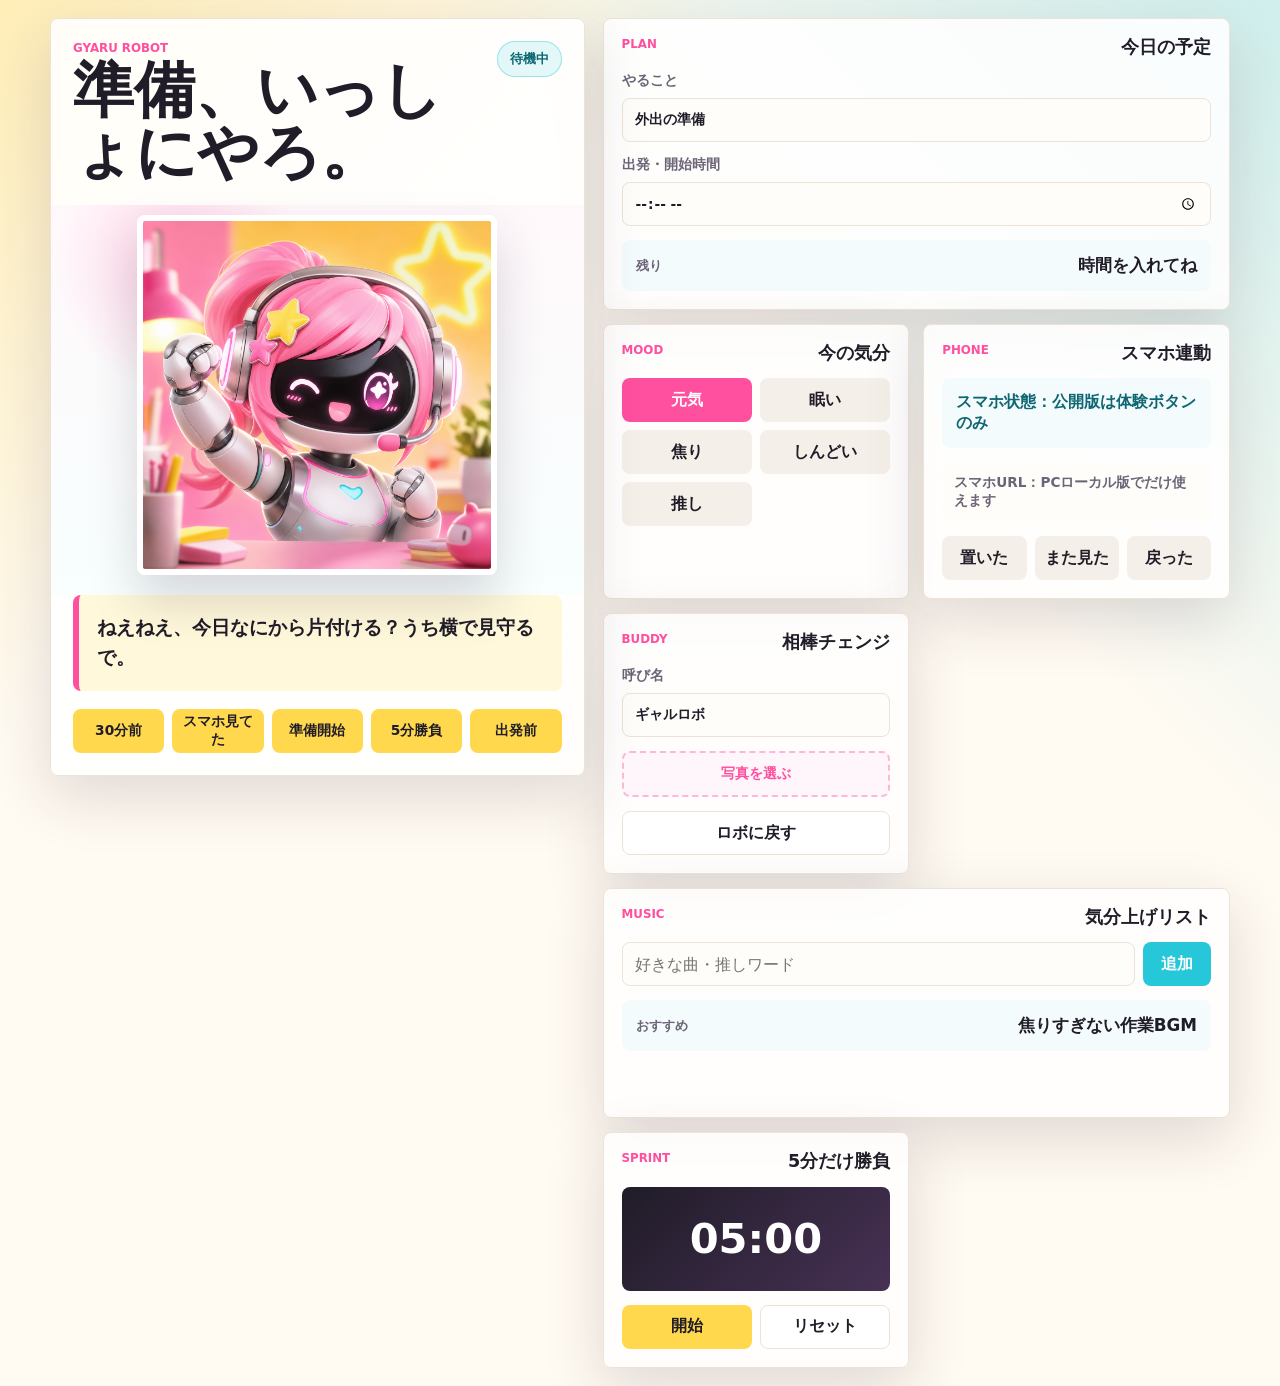
==== index.html @ 9fb67f47 "Publish gyaru robot support app" ====
<!doctype html>
<html lang="ja">
  <head>
    <meta charset="UTF-8" />
    <meta name="viewport" content="width=device-width, initial-scale=1.0" />
    <title>ギャルロボ準備サポート</title>
    <link rel="stylesheet" href="style.css" />
  </head>
  <body>
    <main class="app">
      <section class="companion-panel" aria-label="相棒エリア">
        <div class="top-strip">
          <div>
            <p class="eyebrow">Gyaru Robot</p>
            <h1>準備、いっしょにやろ。</h1>
          </div>
          <span class="status-pill" id="statusPill">待機中</span>
        </div>

        <div class="companion-stage">
          <img id="companionImage" src="assets/gyaru-robot.png" alt="ギャル系AIロボット" />
        </div>

        <div class="talk-box" aria-live="polite">
          <p id="talkText">ねえねえ、今日なにから片付ける？うち横で見守るで。</p>
        </div>

        <div class="quick-actions" aria-label="すぐ使うボタン">
          <button type="button" data-event="before">30分前</button>
          <button type="button" data-event="phone">スマホ見てた</button>
          <button type="button" data-event="start">準備開始</button>
          <button type="button" data-event="race">5分勝負</button>
          <button type="button" data-event="go">出発前</button>
        </div>
      </section>

      <section class="control-panel" aria-label="設定エリア">
        <div class="tool-block plan-block">
          <div class="section-heading">
            <p class="eyebrow">Plan</p>
            <h2>今日の予定</h2>
          </div>
          <label>
            やること
            <input id="taskInput" type="text" value="外出の準備" />
          </label>
          <label>
            出発・開始時間
            <input id="timeInput" type="time" />
          </label>
          <div class="countdown-box">
            <span>残り</span>
            <strong id="countdownText">時間を入れてね</strong>
          </div>
        </div>

        <div class="tool-block">
          <div class="section-heading">
            <p class="eyebrow">Mood</p>
            <h2>今の気分</h2>
          </div>
          <div class="mood-grid" id="moodGrid">
            <button type="button" class="active" data-mood="bright">元気</button>
            <button type="button" data-mood="sleepy">眠い</button>
            <button type="button" data-mood="panic">焦り</button>
            <button type="button" data-mood="low">しんどい</button>
            <button type="button" data-mood="oshi">推し</button>
          </div>
        </div>

        <div class="tool-block phone-block">
          <div class="section-heading">
            <p class="eyebrow">Phone</p>
            <h2>スマホ連動</h2>
          </div>
          <div class="phone-status" id="phoneStatus">スマホ状態：未連動</div>
          <div class="phone-url" id="phoneUrl">スマホURL：サーバー起動で表示</div>
          <div class="phone-actions">
            <button type="button" data-phone="down">置いた</button>
            <button type="button" data-phone="scroll">また見た</button>
            <button type="button" data-phone="back">戻った</button>
          </div>
        </div>

        <div class="tool-block">
          <div class="section-heading">
            <p class="eyebrow">Buddy</p>
            <h2>相棒チェンジ</h2>
          </div>
          <label>
            呼び名
            <input id="buddyName" type="text" value="ギャルロボ" />
          </label>
          <label class="file-picker">
            <span>写真を選ぶ</span>
            <input id="photoInput" type="file" accept="image/*" />
          </label>
          <button type="button" class="ghost-button" id="resetPhoto">ロボに戻す</button>
        </div>

        <div class="tool-block music-block">
          <div class="section-heading">
            <p class="eyebrow">Music</p>
            <h2>気分上げリスト</h2>
          </div>
          <div class="add-row">
            <input id="musicInput" type="text" placeholder="好きな曲・推しワード" />
            <button type="button" id="addMusic">追加</button>
          </div>
          <div class="music-suggestion">
            <span>おすすめ</span>
            <strong id="musicPick">平成ギャルっぽい元気曲</strong>
          </div>
          <ul id="musicList"></ul>
        </div>

        <div class="tool-block timer-block">
          <div class="section-heading">
            <p class="eyebrow">Sprint</p>
            <h2>5分だけ勝負</h2>
          </div>
          <div class="timer-face" id="timerFace">05:00</div>
          <div class="timer-actions">
            <button type="button" id="startTimer">開始</button>
            <button type="button" class="ghost-button" id="resetTimer">リセット</button>
          </div>
        </div>
      </section>
    </main>

    <script src="script.js"></script>
  </body>
</html>
---- style.css ----
:root {
  --ink: #201c28;
  --muted: #6d6478;
  --paper: #fffaf2;
  --panel: #ffffff;
  --pink: #ff4f9f;
  --yellow: #ffd84d;
  --cyan: #25c7d9;
  --lime: #9be15d;
  --line: #ece3d6;
  --shadow: 0 20px 60px rgba(53, 37, 59, 0.16);
}

* {
  box-sizing: border-box;
}

body {
  margin: 0;
  min-height: 100vh;
  font-family: "Yu Gothic", "Meiryo", system-ui, sans-serif;
  color: var(--ink);
  background:
    linear-gradient(135deg, rgba(255, 216, 77, 0.36), transparent 28%),
    linear-gradient(225deg, rgba(37, 199, 217, 0.22), transparent 32%),
    var(--paper);
}

button,
input {
  font: inherit;
}

button {
  min-height: 44px;
  border: 0;
  border-radius: 8px;
  color: var(--ink);
  background: var(--yellow);
  cursor: pointer;
  font-weight: 800;
  transition:
    transform 160ms ease,
    box-shadow 160ms ease,
    background 160ms ease;
}

button:hover {
  transform: translateY(-1px);
  box-shadow: 0 10px 20px rgba(51, 33, 43, 0.12);
}

button:active {
  transform: translateY(0);
}

input {
  width: 100%;
  min-height: 44px;
  border: 1px solid var(--line);
  border-radius: 8px;
  padding: 0 12px;
  color: var(--ink);
  background: #fffdfa;
}

label {
  display: grid;
  gap: 8px;
  color: var(--muted);
  font-size: 0.86rem;
  font-weight: 700;
}

.app {
  display: grid;
  grid-template-columns: minmax(320px, 0.92fr) minmax(360px, 1.08fr);
  gap: 18px;
  width: min(1180px, calc(100% - 28px));
  margin: 0 auto;
  padding: 18px 0;
}

.companion-panel,
.tool-block {
  border: 1px solid var(--line);
  border-radius: 8px;
  background: rgba(255, 255, 255, 0.88);
  box-shadow: var(--shadow);
}

.companion-panel {
  position: sticky;
  top: 18px;
  align-self: start;
  overflow: hidden;
}

.top-strip {
  display: flex;
  align-items: flex-start;
  justify-content: space-between;
  gap: 14px;
  padding: 22px;
}

.eyebrow {
  margin: 0 0 4px;
  color: var(--pink);
  font-size: 0.74rem;
  font-weight: 900;
  letter-spacing: 0;
  text-transform: uppercase;
}

h1,
h2,
p {
  margin-top: 0;
}

h1 {
  margin-bottom: 0;
  font-size: clamp(1.9rem, 5vw, 3.8rem);
  line-height: 1.02;
}

h2 {
  margin-bottom: 0;
  font-size: 1.1rem;
  line-height: 1.2;
}

.status-pill {
  flex: 0 0 auto;
  border: 1px solid rgba(37, 199, 217, 0.4);
  border-radius: 999px;
  padding: 8px 12px;
  color: #0e6773;
  background: rgba(37, 199, 217, 0.12);
  font-size: 0.82rem;
  font-weight: 900;
}

.companion-stage {
  display: grid;
  place-items: center;
  min-height: 360px;
  padding: 10px 28px 20px;
  background:
    radial-gradient(circle at 24% 16%, rgba(255, 79, 159, 0.22), transparent 24%),
    linear-gradient(180deg, #fff8fb, #f8fffe);
}

.companion-stage img {
  width: min(100%, 360px);
  aspect-ratio: 1;
  object-fit: cover;
  border: 6px solid #fff;
  border-radius: 8px;
  box-shadow: 0 24px 50px rgba(48, 31, 53, 0.18);
  transform-origin: 50% 85%;
  animation: buddyFloat 3.4s ease-in-out infinite;
  will-change: transform;
}

.companion-stage img.is-talking:not(.is-sprinting) {
  animation: buddyPop 760ms ease;
}

.companion-stage img.is-sprinting {
  animation: buddyDance 640ms ease-in-out infinite;
}

.companion-stage img.is-phone-alert:not(.is-sprinting) {
  animation: buddyWiggle 520ms ease-in-out 2;
}

.talk-box {
  margin: 0 22px 18px;
  border-left: 6px solid var(--pink);
  border-radius: 8px;
  padding: 18px;
  background: #fff8da;
}

.talk-box p {
  margin: 0;
  font-size: 1.2rem;
  font-weight: 900;
  line-height: 1.55;
}

.quick-actions {
  display: grid;
  grid-template-columns: repeat(5, minmax(0, 1fr));
  gap: 8px;
  padding: 0 22px 22px;
}

.quick-actions button {
  min-width: 0;
  padding: 0 8px;
  font-size: 0.86rem;
}

.control-panel {
  display: grid;
  grid-template-columns: repeat(2, minmax(0, 1fr));
  gap: 14px;
}

.tool-block {
  display: grid;
  align-content: start;
  gap: 14px;
  padding: 18px;
}

.section-heading {
  display: flex;
  align-items: flex-start;
  justify-content: space-between;
  gap: 10px;
}

.plan-block,
.music-block {
  grid-column: span 2;
}

.countdown-box,
.music-suggestion {
  display: flex;
  align-items: center;
  justify-content: space-between;
  gap: 12px;
  border-radius: 8px;
  padding: 14px;
  background: #f4fbfc;
}

.countdown-box span,
.music-suggestion span {
  color: var(--muted);
  font-size: 0.84rem;
  font-weight: 800;
}

.countdown-box strong,
.music-suggestion strong {
  text-align: right;
  font-size: 1.05rem;
}

.mood-grid {
  display: grid;
  grid-template-columns: repeat(2, minmax(0, 1fr));
  gap: 8px;
}

.mood-grid button {
  background: #f4f0e9;
}

.mood-grid button.active {
  color: #ffffff;
  background: var(--pink);
}

.phone-status {
  border-radius: 8px;
  padding: 14px;
  color: #0e6773;
  background: #f4fbfc;
  font-weight: 900;
}

.phone-url {
  overflow-wrap: anywhere;
  border-radius: 8px;
  padding: 12px;
  color: var(--muted);
  background: #fffdfa;
  font-size: 0.85rem;
  font-weight: 800;
}

.phone-actions {
  display: grid;
  grid-template-columns: repeat(3, minmax(0, 1fr));
  gap: 8px;
}

.phone-actions button {
  min-width: 0;
  padding: 0 8px;
  background: #f4f0e9;
}

.file-picker {
  position: relative;
  display: grid;
  place-items: center;
  min-height: 46px;
  border: 2px dashed rgba(255, 79, 159, 0.38);
  border-radius: 8px;
  color: var(--pink);
  background: #fff6fb;
  cursor: pointer;
}

.file-picker input {
  position: absolute;
  inset: 0;
  opacity: 0;
  cursor: pointer;
}

.ghost-button {
  border: 1px solid var(--line);
  background: #ffffff;
}

.add-row {
  display: grid;
  grid-template-columns: 1fr auto;
  gap: 8px;
}

.add-row button {
  padding: 0 18px;
  background: var(--cyan);
  color: #ffffff;
}

#musicList {
  display: flex;
  flex-wrap: wrap;
  gap: 8px;
  min-height: 34px;
  margin: 0;
  padding: 0;
  list-style: none;
}

#musicList li {
  border-radius: 999px;
  padding: 8px 12px;
  color: #4b4052;
  background: #f6f0e6;
  font-size: 0.88rem;
  font-weight: 800;
}

.timer-face {
  display: grid;
  place-items: center;
  min-height: 104px;
  border-radius: 8px;
  color: #ffffff;
  background: linear-gradient(135deg, #201c28, #473154);
  font-size: 2.6rem;
  font-weight: 900;
}

.timer-face.is-running {
  animation: timerPulse 900ms ease-in-out infinite;
}

.timer-actions {
  display: grid;
  grid-template-columns: 1fr 1fr;
  gap: 8px;
}

.remote-page {
  display: grid;
  place-items: center;
  padding: 16px;
}

.remote-card {
  display: grid;
  gap: 16px;
  width: min(100%, 460px);
  border: 1px solid var(--line);
  border-radius: 8px;
  padding: 22px;
  background: rgba(255, 255, 255, 0.92);
  box-shadow: var(--shadow);
}

.remote-card h1 {
  font-size: 2.2rem;
}

.remote-status {
  margin: 0;
  border-radius: 8px;
  padding: 14px;
  color: #0e6773;
  background: #f4fbfc;
  font-weight: 900;
}

.remote-actions {
  display: grid;
  gap: 10px;
}

.remote-actions button {
  min-height: 64px;
  font-size: 1.08rem;
}

@media (max-width: 900px) {
  .app {
    grid-template-columns: 1fr;
  }

  .companion-panel {
    position: static;
  }
}

@media (max-width: 620px) {
  .app {
    width: min(100% - 18px, 1180px);
    padding: 9px 0;
  }

  .top-strip,
  .section-heading,
  .countdown-box,
  .music-suggestion {
    flex-direction: column;
    align-items: stretch;
  }

  .companion-stage {
    min-height: 280px;
    padding: 8px 16px 18px;
  }

  .quick-actions,
  .control-panel,
  .mood-grid,
  .phone-actions {
    grid-template-columns: 1fr;
  }

  .plan-block,
  .music-block {
    grid-column: span 1;
  }

  .talk-box p {
    font-size: 1.04rem;
  }
}

@keyframes buddyFloat {
  0%,
  100% {
    transform: translateY(0) rotate(-1deg);
  }

  50% {
    transform: translateY(-12px) rotate(1deg);
  }
}

@keyframes buddyPop {
  0%,
  100% {
    transform: translateY(0) scale(1);
  }

  35% {
    transform: translateY(-22px) scale(1.04) rotate(-2deg);
  }

  70% {
    transform: translateY(4px) scale(0.98) rotate(2deg);
  }
}

@keyframes buddyDance {
  0%,
  100% {
    transform: translateX(0) translateY(0) rotate(-3deg);
  }

  25% {
    transform: translateX(14px) translateY(-12px) rotate(4deg);
  }

  50% {
    transform: translateX(0) translateY(-4px) rotate(0deg);
  }

  75% {
    transform: translateX(-14px) translateY(-12px) rotate(-4deg);
  }
}

@keyframes buddyWiggle {
  0%,
  100% {
    transform: translateX(0) rotate(0deg);
  }

  25% {
    transform: translateX(-10px) rotate(-4deg);
  }

  75% {
    transform: translateX(10px) rotate(4deg);
  }
}

@keyframes timerPulse {
  0%,
  100% {
    box-shadow: inset 0 0 0 rgba(255, 216, 77, 0);
  }

  50% {
    box-shadow: inset 0 0 24px rgba(255, 216, 77, 0.28);
  }
}

@media (prefers-reduced-motion: reduce) {
  .companion-stage img,
  .timer-face.is-running {
    animation: none;
  }
}
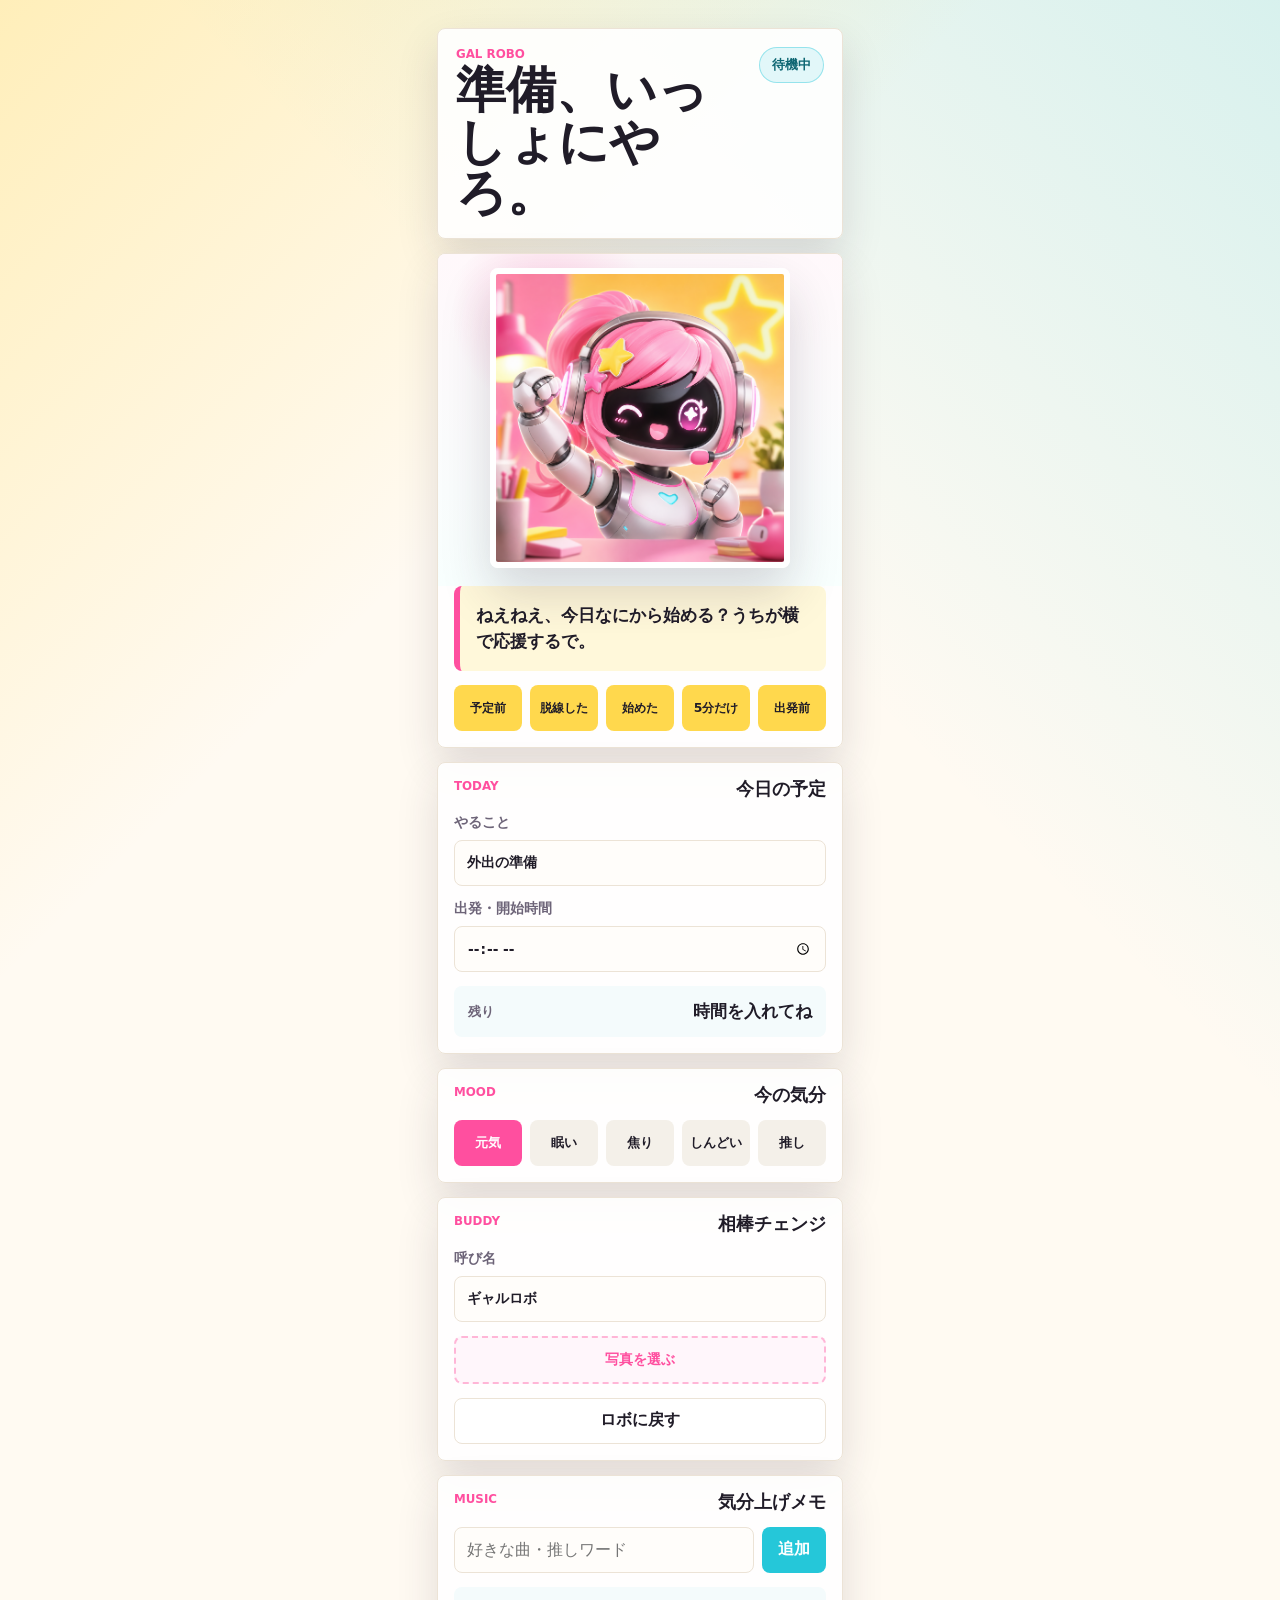
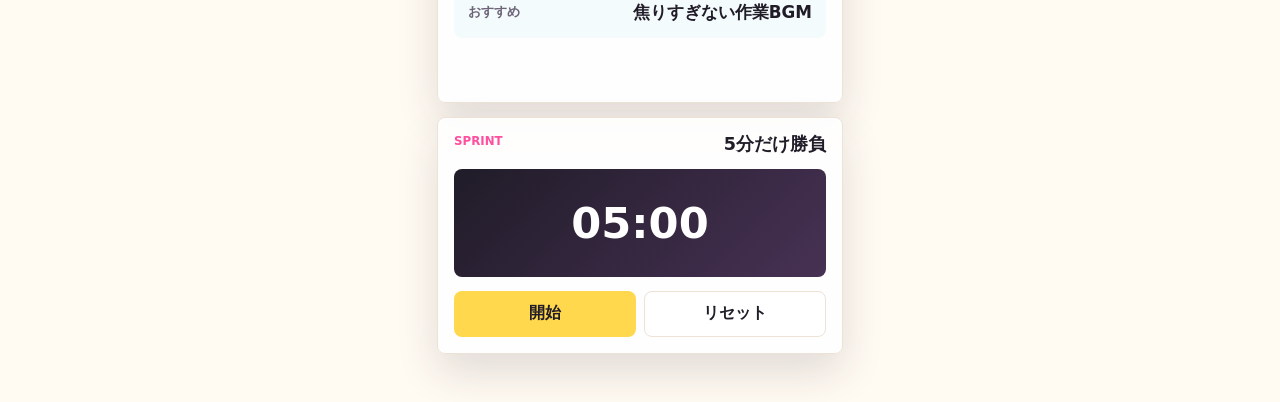
==== commit 9b6a3c29: "Publish gyaru robot support app" ====
--- a/index.html
+++ b/index.html
@@ -3,127 +3,111 @@
   <head>
     <meta charset="UTF-8" />
     <meta name="viewport" content="width=device-width, initial-scale=1.0" />
+    <meta name="theme-color" content="#ff4f9f" />
     <title>ギャルロボ準備サポート</title>
+    <link rel="manifest" href="manifest.json" />
     <link rel="stylesheet" href="style.css" />
   </head>
   <body>
-    <main class="app">
-      <section class="companion-panel" aria-label="相棒エリア">
-        <div class="top-strip">
-          <div>
-            <p class="eyebrow">Gyaru Robot</p>
-            <h1>準備、いっしょにやろ。</h1>
-          </div>
-          <span class="status-pill" id="statusPill">待機中</span>
+    <main class="app-shell" aria-label="ギャルロボ準備サポート">
+      <header class="app-header">
+        <div>
+          <p class="eyebrow">Gal Robo</p>
+          <h1>準備、いっしょにやろ。</h1>
         </div>
+        <span class="status-pill" id="statusPill">待機中</span>
+      </header>
 
-        <div class="companion-stage">
+      <section class="robot-card" aria-label="ギャルロボ">
+        <div class="robot-stage">
           <img id="companionImage" src="assets/gyaru-robot.png" alt="ギャル系AIロボット" />
         </div>
-
         <div class="talk-box" aria-live="polite">
-          <p id="talkText">ねえねえ、今日なにから片付ける？うち横で見守るで。</p>
+          <p id="talkText">ねえねえ、今日なにから始める？うちが横で応援するで。</p>
         </div>
-
-        <div class="quick-actions" aria-label="すぐ使うボタン">
-          <button type="button" data-event="before">30分前</button>
-          <button type="button" data-event="phone">スマホ見てた</button>
-          <button type="button" data-event="start">準備開始</button>
-          <button type="button" data-event="race">5分勝負</button>
+        <div class="quick-actions" aria-label="声かけ">
+          <button type="button" data-event="before">予定前</button>
+          <button type="button" data-event="drift">脱線した</button>
+          <button type="button" data-event="start">始めた</button>
+          <button type="button" data-event="race">5分だけ</button>
           <button type="button" data-event="go">出発前</button>
         </div>
       </section>
 
-      <section class="control-panel" aria-label="設定エリア">
-        <div class="tool-block plan-block">
-          <div class="section-heading">
-            <p class="eyebrow">Plan</p>
-            <h2>今日の予定</h2>
-          </div>
-          <label>
-            やること
-            <input id="taskInput" type="text" value="外出の準備" />
-          </label>
-          <label>
-            出発・開始時間
-            <input id="timeInput" type="time" />
-          </label>
-          <div class="countdown-box">
-            <span>残り</span>
-            <strong id="countdownText">時間を入れてね</strong>
-          </div>
+      <section class="tool-card plan-card" aria-label="予定">
+        <div class="section-heading">
+          <p class="eyebrow">Today</p>
+          <h2>今日の予定</h2>
         </div>
+        <label>
+          やること
+          <input id="taskInput" type="text" value="外出の準備" />
+        </label>
+        <label>
+          出発・開始時間
+          <input id="timeInput" type="time" />
+        </label>
+        <div class="countdown-box">
+          <span>残り</span>
+          <strong id="countdownText">時間を入れてね</strong>
+        </div>
+      </section>
 
-        <div class="tool-block">
-          <div class="section-heading">
-            <p class="eyebrow">Mood</p>
-            <h2>今の気分</h2>
-          </div>
-          <div class="mood-grid" id="moodGrid">
-            <button type="button" class="active" data-mood="bright">元気</button>
-            <button type="button" data-mood="sleepy">眠い</button>
-            <button type="button" data-mood="panic">焦り</button>
-            <button type="button" data-mood="low">しんどい</button>
-            <button type="button" data-mood="oshi">推し</button>
-          </div>
+      <section class="tool-card" aria-label="気分">
+        <div class="section-heading">
+          <p class="eyebrow">Mood</p>
+          <h2>今の気分</h2>
         </div>
+        <div class="mood-grid" id="moodGrid">
+          <button type="button" class="active" data-mood="bright">元気</button>
+          <button type="button" data-mood="sleepy">眠い</button>
+          <button type="button" data-mood="panic">焦り</button>
+          <button type="button" data-mood="low">しんどい</button>
+          <button type="button" data-mood="oshi">推し</button>
+        </div>
+      </section>
 
-        <div class="tool-block phone-block">
-          <div class="section-heading">
-            <p class="eyebrow">Phone</p>
-            <h2>スマホ連動</h2>
-          </div>
-          <div class="phone-status" id="phoneStatus">スマホ状態：未連動</div>
-          <div class="phone-url" id="phoneUrl">スマホURL：サーバー起動で表示</div>
-          <div class="phone-actions">
-            <button type="button" data-phone="down">置いた</button>
-            <button type="button" data-phone="scroll">また見た</button>
-            <button type="button" data-phone="back">戻った</button>
-          </div>
+      <section class="tool-card buddy-card" aria-label="相棒">
+        <div class="section-heading">
+          <p class="eyebrow">Buddy</p>
+          <h2>相棒チェンジ</h2>
         </div>
+        <label>
+          呼び名
+          <input id="buddyName" type="text" value="ギャルロボ" />
+        </label>
+        <label class="file-picker">
+          <span>写真を選ぶ</span>
+          <input id="photoInput" type="file" accept="image/*" />
+        </label>
+        <button type="button" class="ghost-button" id="resetPhoto">ロボに戻す</button>
+      </section>
 
-        <div class="tool-block">
-          <div class="section-heading">
-            <p class="eyebrow">Buddy</p>
-            <h2>相棒チェンジ</h2>
-          </div>
-          <label>
-            呼び名
-            <input id="buddyName" type="text" value="ギャルロボ" />
-          </label>
-          <label class="file-picker">
-            <span>写真を選ぶ</span>
-            <input id="photoInput" type="file" accept="image/*" />
-          </label>
-          <button type="button" class="ghost-button" id="resetPhoto">ロボに戻す</button>
+      <section class="tool-card music-card" aria-label="音楽メモ">
+        <div class="section-heading">
+          <p class="eyebrow">Music</p>
+          <h2>気分上げメモ</h2>
         </div>
+        <div class="add-row">
+          <input id="musicInput" type="text" placeholder="好きな曲・推しワード" />
+          <button type="button" id="addMusic">追加</button>
+        </div>
+        <div class="music-suggestion">
+          <span>おすすめ</span>
+          <strong id="musicPick">平成ギャルっぽい元気曲</strong>
+        </div>
+        <ul id="musicList"></ul>
+      </section>
 
-        <div class="tool-block music-block">
-          <div class="section-heading">
-            <p class="eyebrow">Music</p>
-            <h2>気分上げリスト</h2>
-          </div>
-          <div class="add-row">
-            <input id="musicInput" type="text" placeholder="好きな曲・推しワード" />
-            <button type="button" id="addMusic">追加</button>
-          </div>
-          <div class="music-suggestion">
-            <span>おすすめ</span>
-            <strong id="musicPick">平成ギャルっぽい元気曲</strong>
-          </div>
-          <ul id="musicList"></ul>
+      <section class="tool-card timer-card" aria-label="5分タイマー">
+        <div class="section-heading">
+          <p class="eyebrow">Sprint</p>
+          <h2>5分だけ勝負</h2>
         </div>
-
-        <div class="tool-block timer-block">
-          <div class="section-heading">
-            <p class="eyebrow">Sprint</p>
-            <h2>5分だけ勝負</h2>
-          </div>
-          <div class="timer-face" id="timerFace">05:00</div>
-          <div class="timer-actions">
-            <button type="button" id="startTimer">開始</button>
-            <button type="button" class="ghost-button" id="resetTimer">リセット</button>
-          </div>
+        <div class="timer-face" id="timerFace">05:00</div>
+        <div class="timer-actions">
+          <button type="button" id="startTimer">開始</button>
+          <button type="button" class="ghost-button" id="resetTimer">リセット</button>
         </div>
       </section>
     </main>
--- a/style.css
+++ b/style.css
@@ -6,9 +6,8 @@
   --pink: #ff4f9f;
   --yellow: #ffd84d;
   --cyan: #25c7d9;
-  --lime: #9be15d;
   --line: #ece3d6;
-  --shadow: 0 20px 60px rgba(53, 37, 59, 0.16);
+  --shadow: 0 18px 42px rgba(53, 37, 59, 0.14);
 }
 
 * {
@@ -21,8 +20,8 @@
   font-family: "Yu Gothic", "Meiryo", system-ui, sans-serif;
   color: var(--ink);
   background:
-    linear-gradient(135deg, rgba(255, 216, 77, 0.36), transparent 28%),
-    linear-gradient(225deg, rgba(37, 199, 217, 0.22), transparent 32%),
+    linear-gradient(135deg, rgba(255, 216, 77, 0.34), transparent 30%),
+    linear-gradient(225deg, rgba(37, 199, 217, 0.18), transparent 34%),
     var(--paper);
 }
 
@@ -32,13 +31,13 @@
 }
 
 button {
-  min-height: 44px;
+  min-height: 46px;
   border: 0;
   border-radius: 8px;
   color: var(--ink);
   background: var(--yellow);
   cursor: pointer;
-  font-weight: 800;
+  font-weight: 900;
   transition:
     transform 160ms ease,
     box-shadow 160ms ease,
@@ -56,7 +55,7 @@
 
 input {
   width: 100%;
-  min-height: 44px;
+  min-height: 46px;
   border: 1px solid var(--line);
   border-radius: 8px;
   padding: 0 12px;
@@ -69,39 +68,51 @@
   gap: 8px;
   color: var(--muted);
   font-size: 0.86rem;
-  font-weight: 700;
-}
-
-.app {
-  display: grid;
-  grid-template-columns: minmax(320px, 0.92fr) minmax(360px, 1.08fr);
-  gap: 18px;
-  width: min(1180px, calc(100% - 28px));
+  font-weight: 800;
+}
+
+h1,
+h2,
+p {
+  margin-top: 0;
+}
+
+h1 {
+  margin-bottom: 0;
+  font-size: clamp(1.85rem, 9vw, 3.1rem);
+  line-height: 1.04;
+}
+
+h2 {
+  margin-bottom: 0;
+  font-size: 1.1rem;
+  line-height: 1.2;
+}
+
+.app-shell {
+  display: grid;
+  gap: 14px;
+  width: min(100%, 430px);
+  min-height: 100vh;
   margin: 0 auto;
-  padding: 18px 0;
-}
-
-.companion-panel,
-.tool-block {
+  padding: 14px 12px 28px;
+}
+
+.app-header,
+.robot-card,
+.tool-card {
   border: 1px solid var(--line);
   border-radius: 8px;
-  background: rgba(255, 255, 255, 0.88);
+  background: rgba(255, 255, 255, 0.9);
   box-shadow: var(--shadow);
 }
 
-.companion-panel {
-  position: sticky;
-  top: 18px;
-  align-self: start;
-  overflow: hidden;
-}
-
-.top-strip {
+.app-header {
   display: flex;
   align-items: flex-start;
   justify-content: space-between;
   gap: 14px;
-  padding: 22px;
+  padding: 18px;
 }
 
 .eyebrow {
@@ -111,24 +122,6 @@
   font-weight: 900;
   letter-spacing: 0;
   text-transform: uppercase;
-}
-
-h1,
-h2,
-p {
-  margin-top: 0;
-}
-
-h1 {
-  margin-bottom: 0;
-  font-size: clamp(1.9rem, 5vw, 3.8rem);
-  line-height: 1.02;
-}
-
-h2 {
-  margin-bottom: 0;
-  font-size: 1.1rem;
-  line-height: 1.2;
 }
 
 .status-pill {
@@ -142,18 +135,22 @@
   font-weight: 900;
 }
 
-.companion-stage {
+.robot-card {
+  overflow: hidden;
+}
+
+.robot-stage {
   display: grid;
   place-items: center;
-  min-height: 360px;
-  padding: 10px 28px 20px;
+  min-height: 310px;
+  padding: 14px 20px 18px;
   background:
-    radial-gradient(circle at 24% 16%, rgba(255, 79, 159, 0.22), transparent 24%),
+    radial-gradient(circle at 28% 18%, rgba(255, 79, 159, 0.22), transparent 25%),
     linear-gradient(180deg, #fff8fb, #f8fffe);
 }
 
-.companion-stage img {
-  width: min(100%, 360px);
+.robot-stage img {
+  width: min(100%, 300px);
   aspect-ratio: 1;
   object-fit: cover;
   border: 6px solid #fff;
@@ -164,29 +161,29 @@
   will-change: transform;
 }
 
-.companion-stage img.is-talking:not(.is-sprinting) {
+.robot-stage img.is-talking:not(.is-sprinting) {
   animation: buddyPop 760ms ease;
 }
 
-.companion-stage img.is-sprinting {
+.robot-stage img.is-sprinting {
   animation: buddyDance 640ms ease-in-out infinite;
 }
 
-.companion-stage img.is-phone-alert:not(.is-sprinting) {
+.robot-stage img.is-alert:not(.is-sprinting) {
   animation: buddyWiggle 520ms ease-in-out 2;
 }
 
 .talk-box {
-  margin: 0 22px 18px;
+  margin: 0 16px 14px;
   border-left: 6px solid var(--pink);
   border-radius: 8px;
-  padding: 18px;
+  padding: 16px;
   background: #fff8da;
 }
 
 .talk-box p {
   margin: 0;
-  font-size: 1.2rem;
+  font-size: 1.08rem;
   font-weight: 900;
   line-height: 1.55;
 }
@@ -195,26 +192,19 @@
   display: grid;
   grid-template-columns: repeat(5, minmax(0, 1fr));
   gap: 8px;
-  padding: 0 22px 22px;
+  padding: 0 16px 16px;
 }
 
 .quick-actions button {
   min-width: 0;
-  padding: 0 8px;
-  font-size: 0.86rem;
-}
-
-.control-panel {
-  display: grid;
-  grid-template-columns: repeat(2, minmax(0, 1fr));
+  padding: 0 6px;
+  font-size: 0.78rem;
+}
+
+.tool-card {
+  display: grid;
   gap: 14px;
-}
-
-.tool-block {
-  display: grid;
-  align-content: start;
-  gap: 14px;
-  padding: 18px;
+  padding: 16px;
 }
 
 .section-heading {
@@ -222,11 +212,6 @@
   align-items: flex-start;
   justify-content: space-between;
   gap: 10px;
-}
-
-.plan-block,
-.music-block {
-  grid-column: span 2;
 }
 
 .countdown-box,
@@ -255,12 +240,15 @@
 
 .mood-grid {
   display: grid;
-  grid-template-columns: repeat(2, minmax(0, 1fr));
+  grid-template-columns: repeat(5, minmax(0, 1fr));
   gap: 8px;
 }
 
 .mood-grid button {
+  min-width: 0;
+  padding: 0 6px;
   background: #f4f0e9;
+  font-size: 0.82rem;
 }
 
 .mood-grid button.active {
@@ -268,41 +256,11 @@
   background: var(--pink);
 }
 
-.phone-status {
-  border-radius: 8px;
-  padding: 14px;
-  color: #0e6773;
-  background: #f4fbfc;
-  font-weight: 900;
-}
-
-.phone-url {
-  overflow-wrap: anywhere;
-  border-radius: 8px;
-  padding: 12px;
-  color: var(--muted);
-  background: #fffdfa;
-  font-size: 0.85rem;
-  font-weight: 800;
-}
-
-.phone-actions {
-  display: grid;
-  grid-template-columns: repeat(3, minmax(0, 1fr));
-  gap: 8px;
-}
-
-.phone-actions button {
-  min-width: 0;
-  padding: 0 8px;
-  background: #f4f0e9;
-}
-
 .file-picker {
   position: relative;
   display: grid;
   place-items: center;
-  min-height: 46px;
+  min-height: 48px;
   border: 2px dashed rgba(255, 79, 159, 0.38);
   border-radius: 8px;
   color: var(--pink);
@@ -329,9 +287,9 @@
 }
 
 .add-row button {
-  padding: 0 18px;
+  padding: 0 16px;
+  color: #ffffff;
   background: var(--cyan);
-  color: #ffffff;
 }
 
 #musicList {
@@ -356,11 +314,11 @@
 .timer-face {
   display: grid;
   place-items: center;
-  min-height: 104px;
+  min-height: 108px;
   border-radius: 8px;
   color: #ffffff;
   background: linear-gradient(135deg, #201c28, #473154);
-  font-size: 2.6rem;
+  font-size: 2.7rem;
   font-weight: 900;
 }
 
@@ -374,63 +332,19 @@
   gap: 8px;
 }
 
-.remote-page {
-  display: grid;
-  place-items: center;
-  padding: 16px;
-}
-
-.remote-card {
-  display: grid;
-  gap: 16px;
-  width: min(100%, 460px);
-  border: 1px solid var(--line);
-  border-radius: 8px;
-  padding: 22px;
-  background: rgba(255, 255, 255, 0.92);
-  box-shadow: var(--shadow);
-}
-
-.remote-card h1 {
-  font-size: 2.2rem;
-}
-
-.remote-status {
-  margin: 0;
-  border-radius: 8px;
-  padding: 14px;
-  color: #0e6773;
-  background: #f4fbfc;
-  font-weight: 900;
-}
-
-.remote-actions {
-  display: grid;
-  gap: 10px;
-}
-
-.remote-actions button {
-  min-height: 64px;
-  font-size: 1.08rem;
-}
-
-@media (max-width: 900px) {
-  .app {
-    grid-template-columns: 1fr;
-  }
-
-  .companion-panel {
-    position: static;
-  }
-}
-
-@media (max-width: 620px) {
-  .app {
-    width: min(100% - 18px, 1180px);
-    padding: 9px 0;
-  }
-
-  .top-strip,
+@media (min-width: 760px) {
+  .app-shell {
+    padding-top: 28px;
+    padding-bottom: 48px;
+  }
+}
+
+@media (max-width: 380px) {
+  .app-shell {
+    padding-inline: 9px;
+  }
+
+  .app-header,
   .section-heading,
   .countdown-box,
   .music-suggestion {
@@ -438,25 +352,13 @@
     align-items: stretch;
   }
 
-  .companion-stage {
-    min-height: 280px;
-    padding: 8px 16px 18px;
+  .robot-stage {
+    min-height: 260px;
   }
 
   .quick-actions,
-  .control-panel,
-  .mood-grid,
-  .phone-actions {
-    grid-template-columns: 1fr;
-  }
-
-  .plan-block,
-  .music-block {
-    grid-column: span 1;
-  }
-
-  .talk-box p {
-    font-size: 1.04rem;
+  .mood-grid {
+    grid-template-columns: repeat(2, minmax(0, 1fr));
   }
 }
 
@@ -493,7 +395,7 @@
   }
 
   25% {
-    transform: translateX(14px) translateY(-12px) rotate(4deg);
+    transform: translateX(12px) translateY(-10px) rotate(4deg);
   }
 
   50% {
@@ -501,7 +403,7 @@
   }
 
   75% {
-    transform: translateX(-14px) translateY(-12px) rotate(-4deg);
+    transform: translateX(-12px) translateY(-10px) rotate(-4deg);
   }
 }
 
@@ -532,7 +434,7 @@
 }
 
 @media (prefers-reduced-motion: reduce) {
-  .companion-stage img,
+  .robot-stage img,
   .timer-face.is-running {
     animation: none;
   }
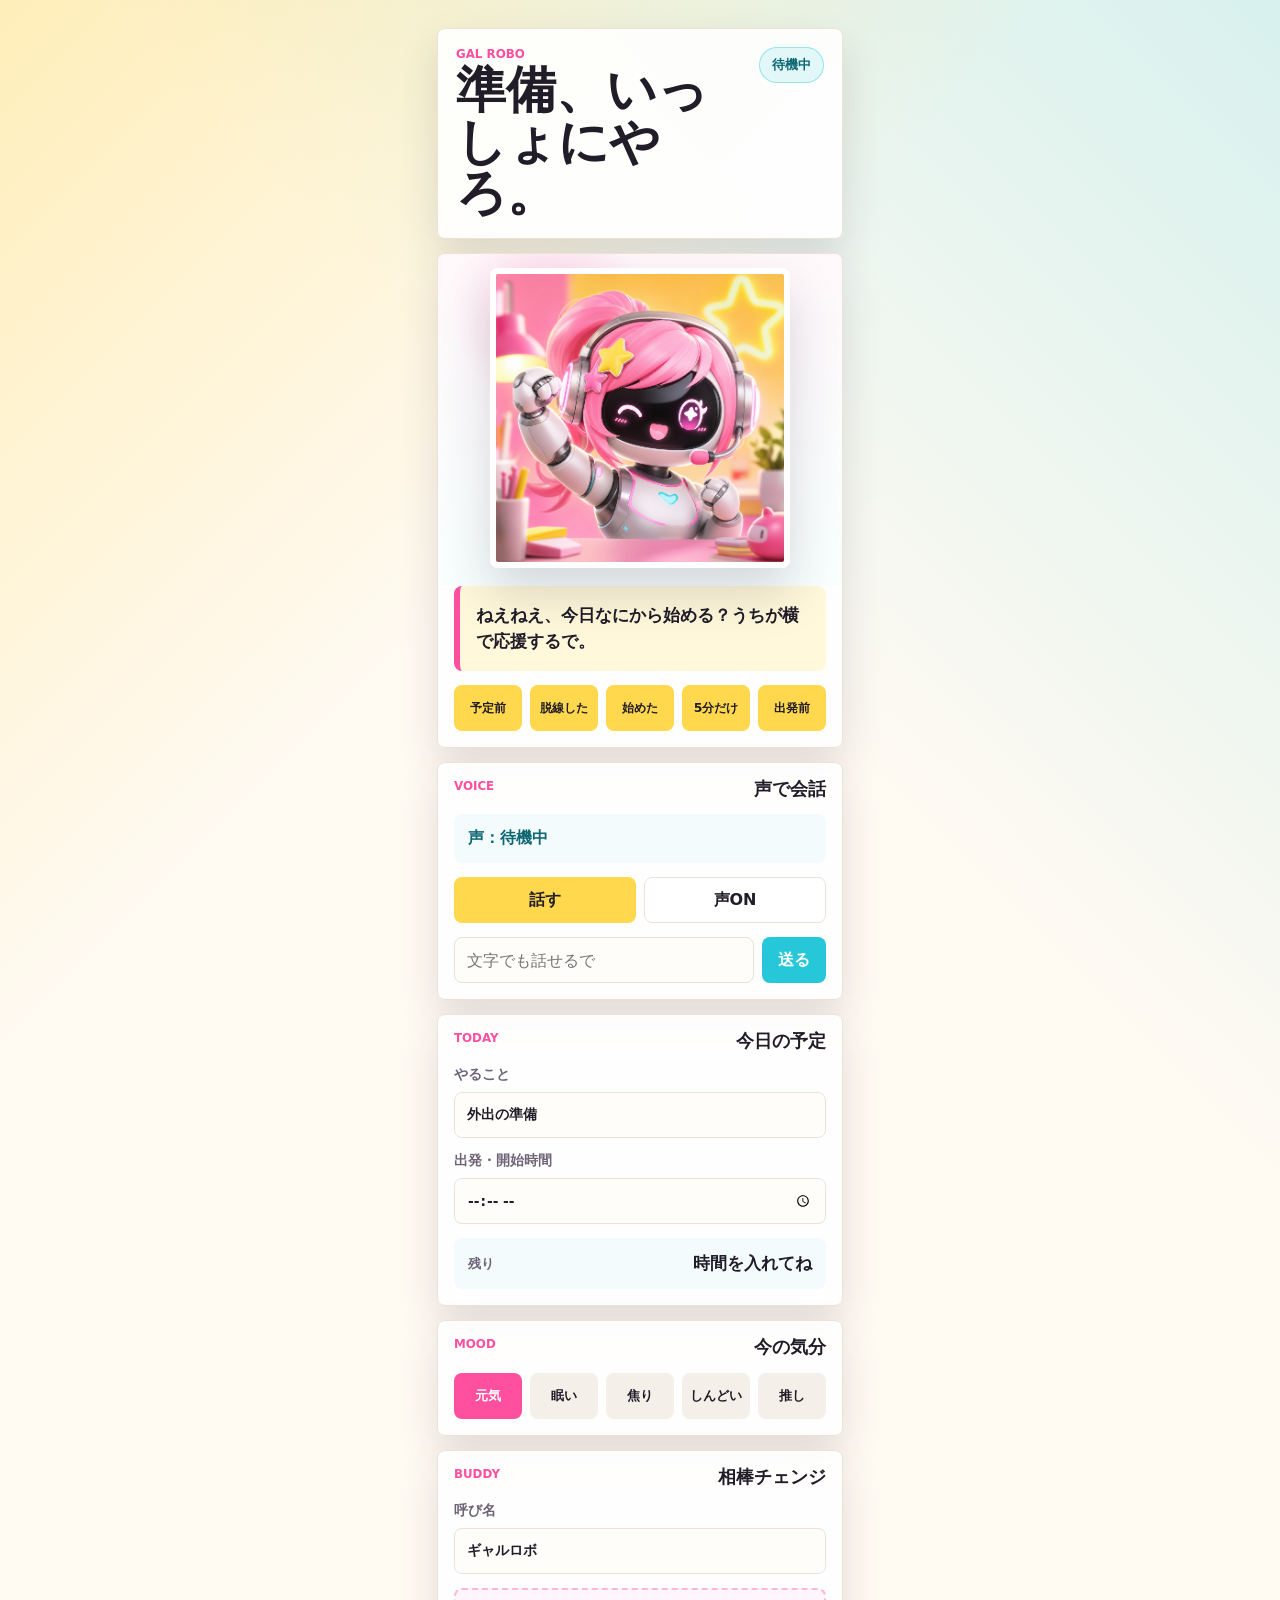
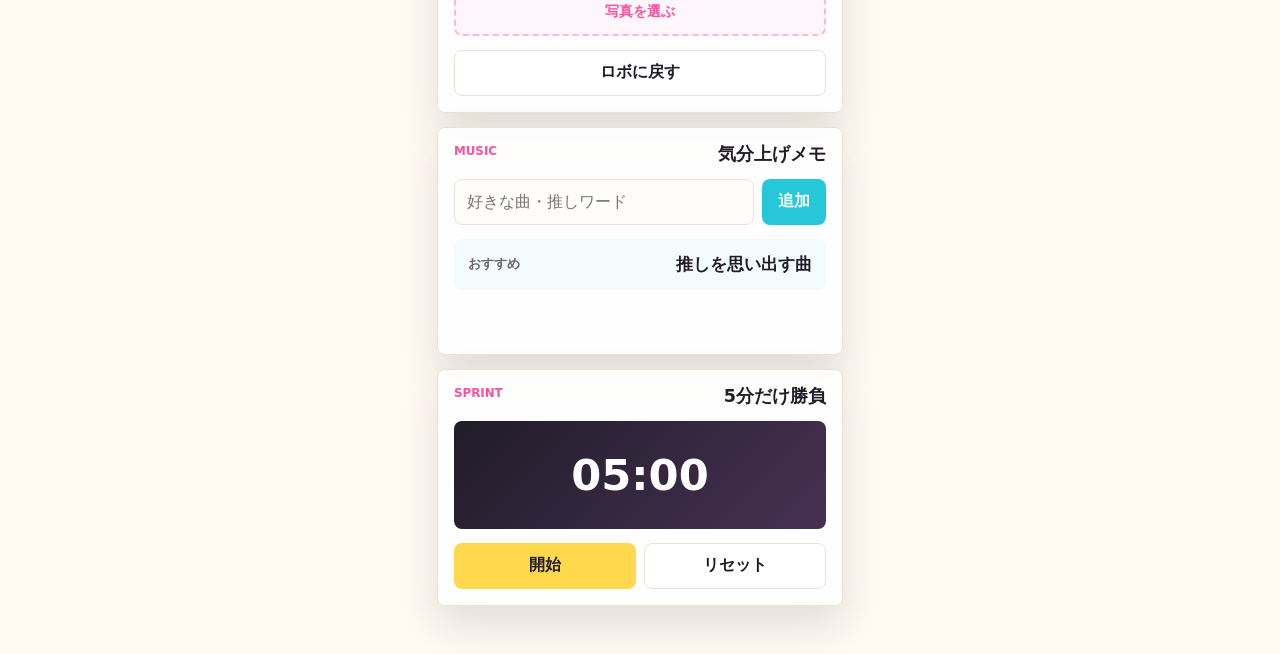
==== commit 905e9b10: "Publish gyaru robot support app" ====
--- a/index.html
+++ b/index.html
@@ -31,6 +31,22 @@
           <button type="button" data-event="start">始めた</button>
           <button type="button" data-event="race">5分だけ</button>
           <button type="button" data-event="go">出発前</button>
+        </div>
+      </section>
+
+      <section class="tool-card voice-card" aria-label="音声会話">
+        <div class="section-heading">
+          <p class="eyebrow">Voice</p>
+          <h2>声で会話</h2>
+        </div>
+        <div class="voice-status" id="voiceStatus">声：待機中</div>
+        <div class="voice-actions">
+          <button type="button" id="listenButton">話す</button>
+          <button type="button" class="ghost-button" id="voiceToggle">声ON</button>
+        </div>
+        <div class="chat-row">
+          <input id="chatInput" type="text" placeholder="文字でも話せるで" />
+          <button type="button" id="sendChat">送る</button>
         </div>
       </section>
 
--- a/style.css
+++ b/style.css
@@ -207,6 +207,31 @@
   padding: 16px;
 }
 
+.voice-status {
+  border-radius: 8px;
+  padding: 14px;
+  color: #0e6773;
+  background: #f4fbfc;
+  font-weight: 900;
+}
+
+.voice-actions,
+.chat-row {
+  display: grid;
+  grid-template-columns: 1fr 1fr;
+  gap: 8px;
+}
+
+.chat-row {
+  grid-template-columns: 1fr auto;
+}
+
+.chat-row button {
+  padding: 0 16px;
+  color: #ffffff;
+  background: var(--cyan);
+}
+
 .section-heading {
   display: flex;
   align-items: flex-start;
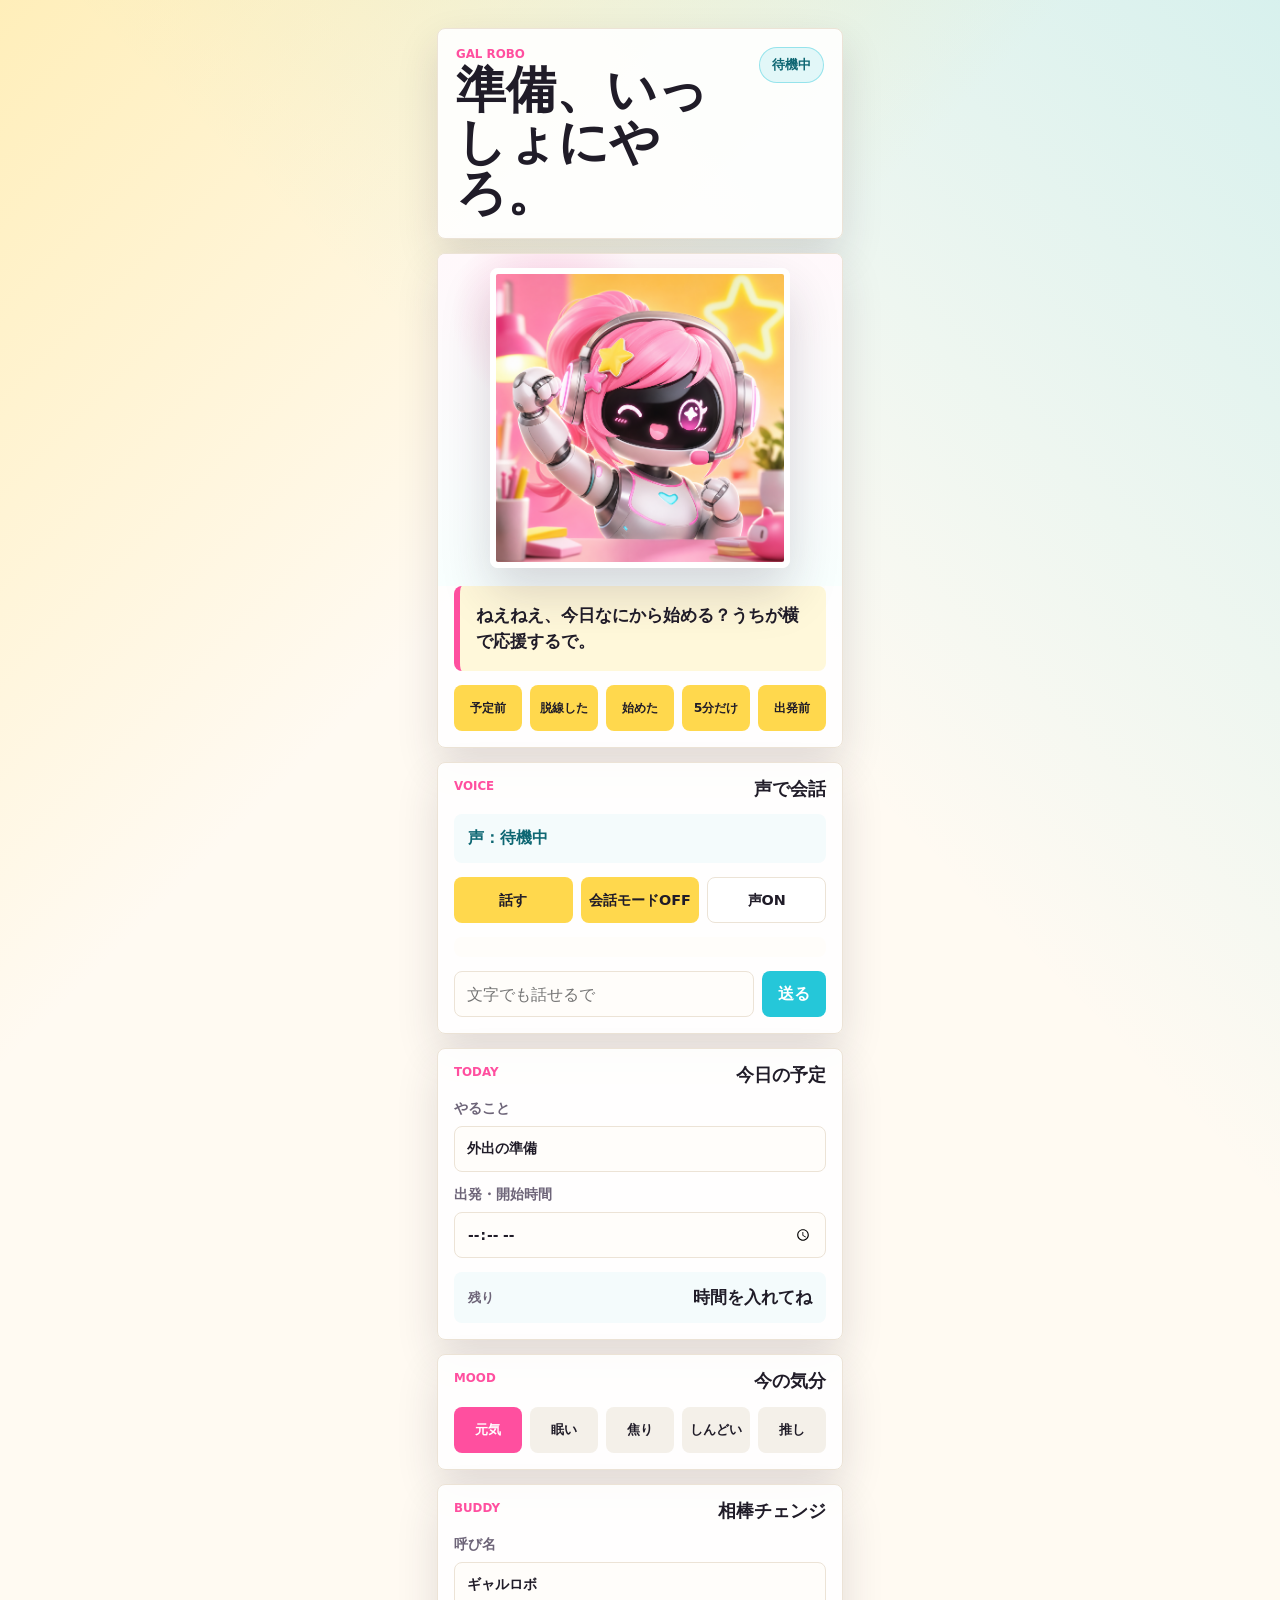
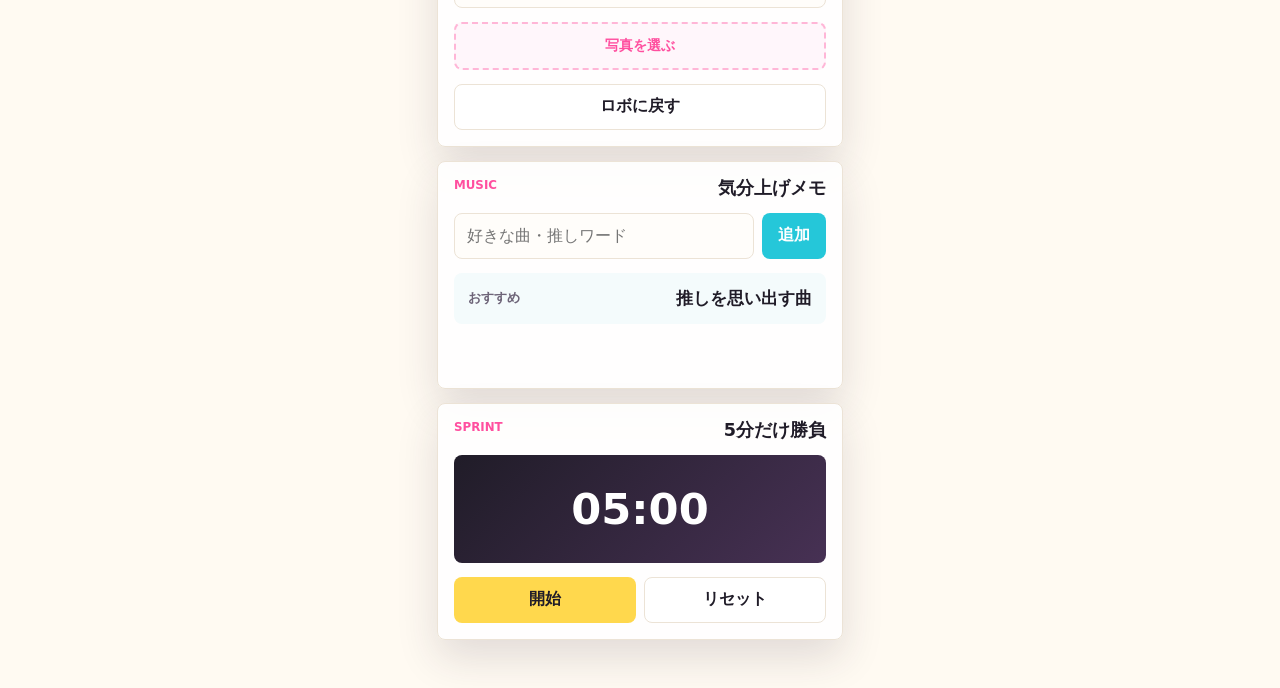
==== commit 1ccb4cc9: "Publish gyaru robot support app" ====
--- a/index.html
+++ b/index.html
@@ -42,8 +42,10 @@
         <div class="voice-status" id="voiceStatus">声：待機中</div>
         <div class="voice-actions">
           <button type="button" id="listenButton">話す</button>
+          <button type="button" id="conversationToggle">会話モードOFF</button>
           <button type="button" class="ghost-button" id="voiceToggle">声ON</button>
         </div>
+        <div class="conversation-log" id="conversationLog" aria-live="polite"></div>
         <div class="chat-row">
           <input id="chatInput" type="text" placeholder="文字でも話せるで" />
           <button type="button" id="sendChat">送る</button>
--- a/style.css
+++ b/style.css
@@ -218,8 +218,60 @@
 .voice-actions,
 .chat-row {
   display: grid;
-  grid-template-columns: 1fr 1fr;
-  gap: 8px;
+  grid-template-columns: repeat(3, minmax(0, 1fr));
+  gap: 8px;
+}
+
+.voice-actions button {
+  min-width: 0;
+  padding-inline: 8px;
+  font-size: 0.9rem;
+}
+
+.voice-actions .active-mode {
+  color: #ffffff;
+  background: var(--pink);
+}
+
+.conversation-log {
+  display: grid;
+  gap: 8px;
+  max-height: 220px;
+  overflow: auto;
+  border-radius: 8px;
+  padding: 10px;
+  background: #fffdfa;
+}
+
+.message-row {
+  display: grid;
+  gap: 4px;
+  max-width: 92%;
+}
+
+.message-row span {
+  color: var(--muted);
+  font-size: 0.72rem;
+  font-weight: 900;
+}
+
+.message-row p {
+  margin: 0;
+  border-radius: 8px;
+  padding: 10px 12px;
+  background: #f4f0e9;
+  font-size: 0.92rem;
+  font-weight: 800;
+  line-height: 1.45;
+}
+
+.message-row.user {
+  justify-self: end;
+}
+
+.message-row.user p {
+  color: #ffffff;
+  background: var(--pink);
 }
 
 .chat-row {
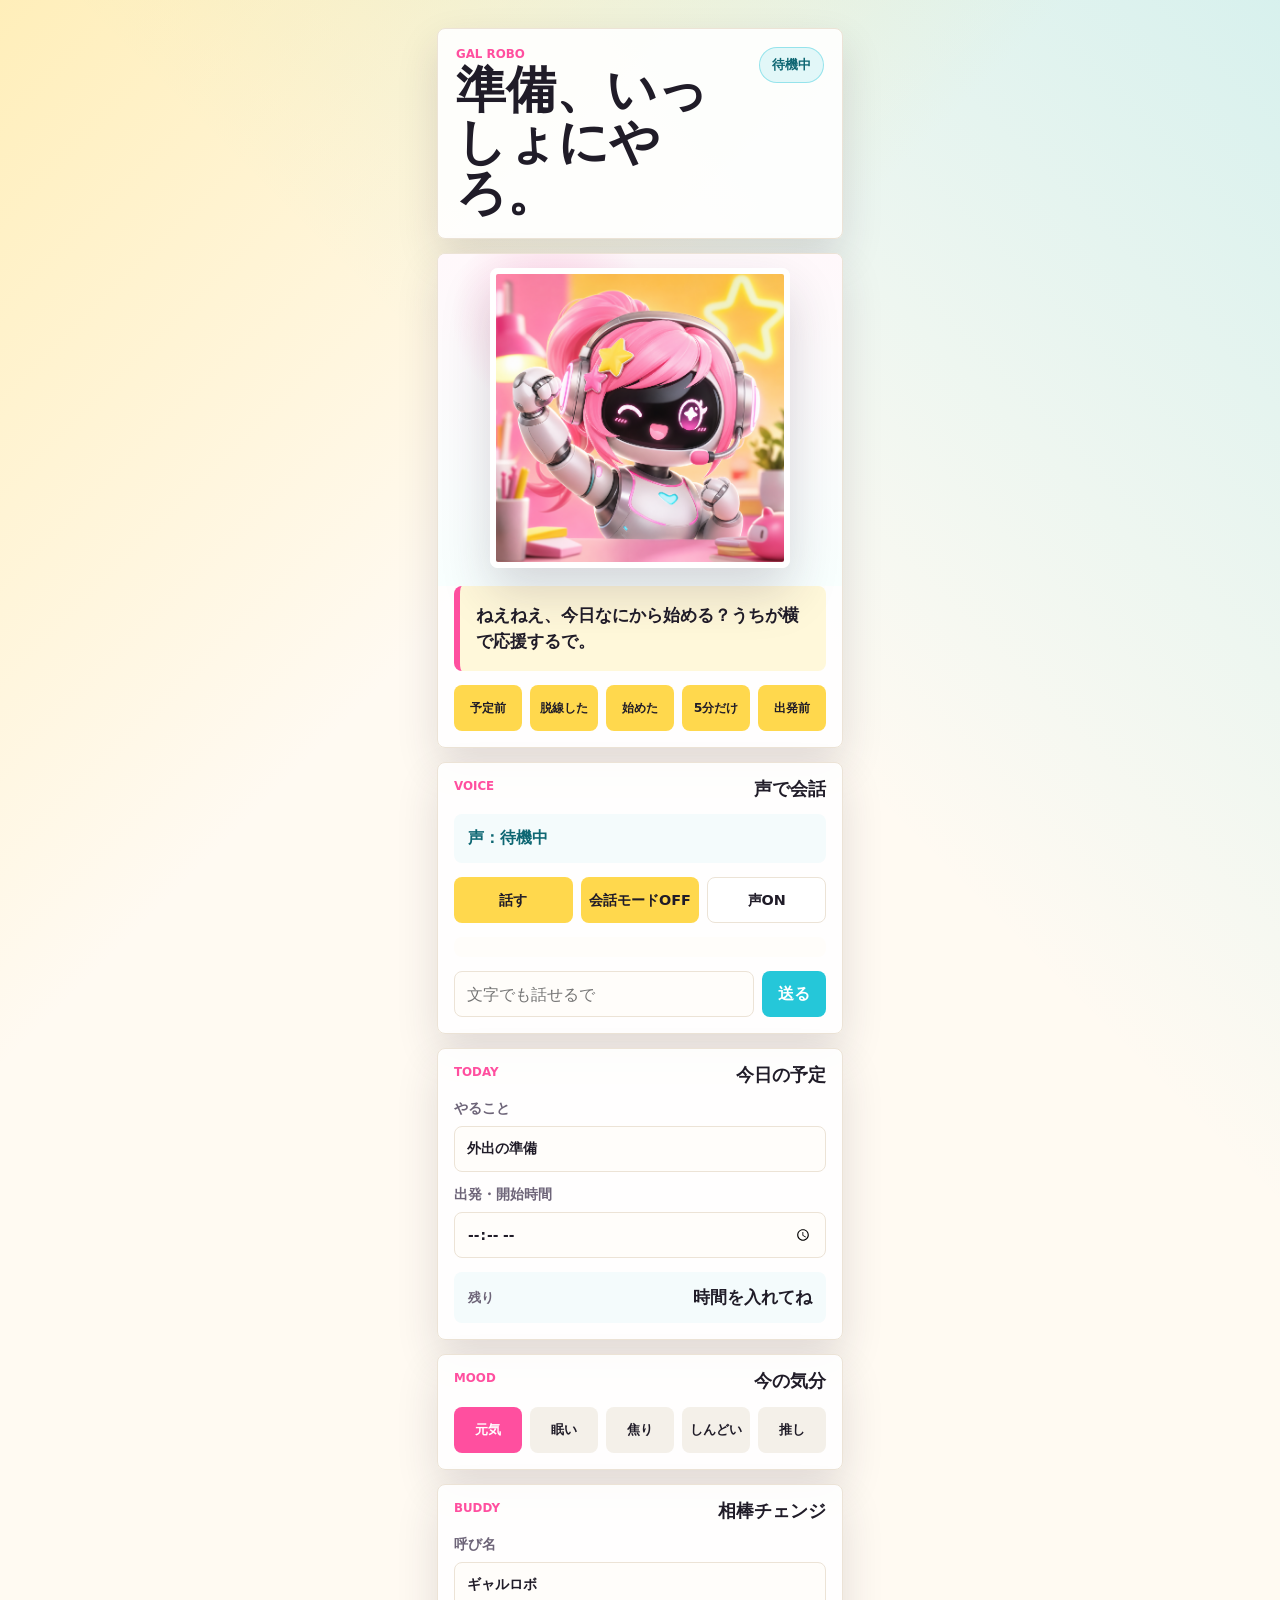
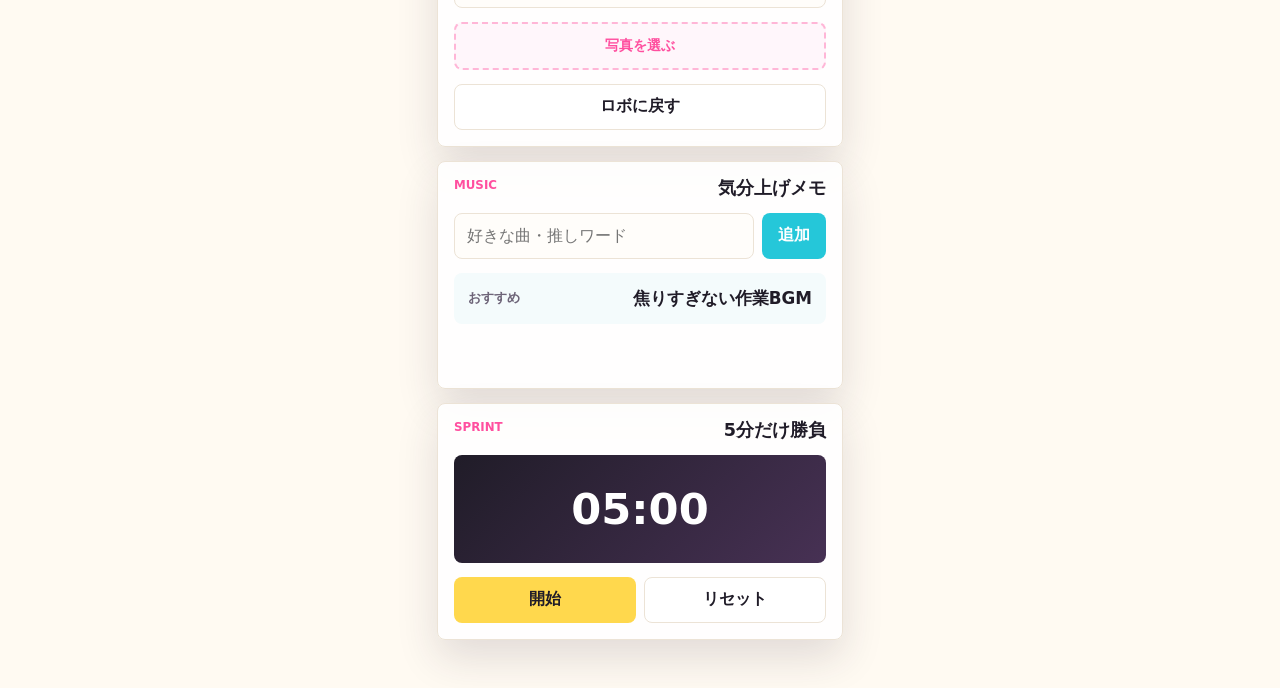
==== commit e1317e60: "Publish gyaru robot support app" ====
--- a/index.html
+++ b/index.html
@@ -5,8 +5,8 @@
     <meta name="viewport" content="width=device-width, initial-scale=1.0" />
     <meta name="theme-color" content="#ff4f9f" />
     <title>ギャルロボ準備サポート</title>
-    <link rel="manifest" href="manifest.json" />
-    <link rel="stylesheet" href="style.css" />
+    <link rel="manifest" href="manifest.json?v=20260709b" />
+    <link rel="stylesheet" href="style.css?v=20260709b" />
   </head>
   <body>
     <main class="app-shell" aria-label="ギャルロボ準備サポート">
@@ -130,6 +130,6 @@
       </section>
     </main>
 
-    <script src="script.js"></script>
+    <script src="script.js?v=20260709b"></script>
   </body>
 </html>
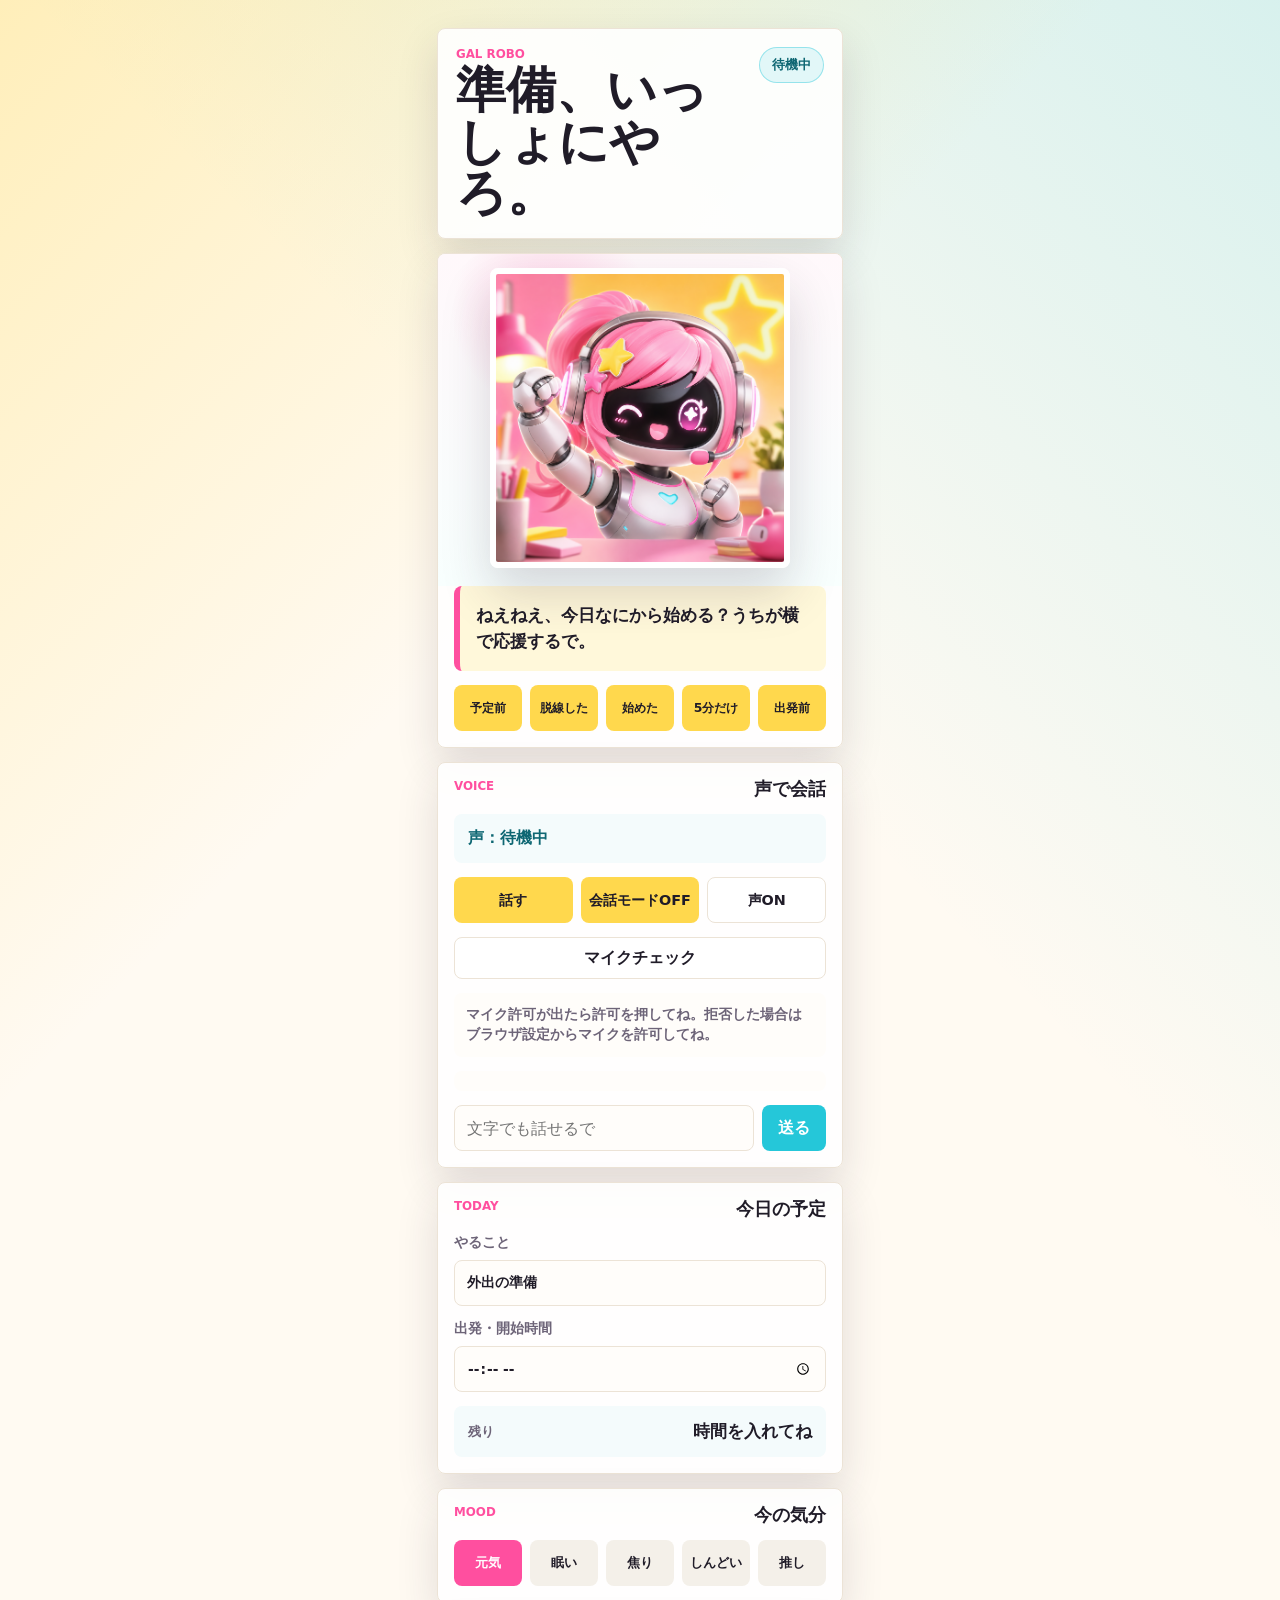
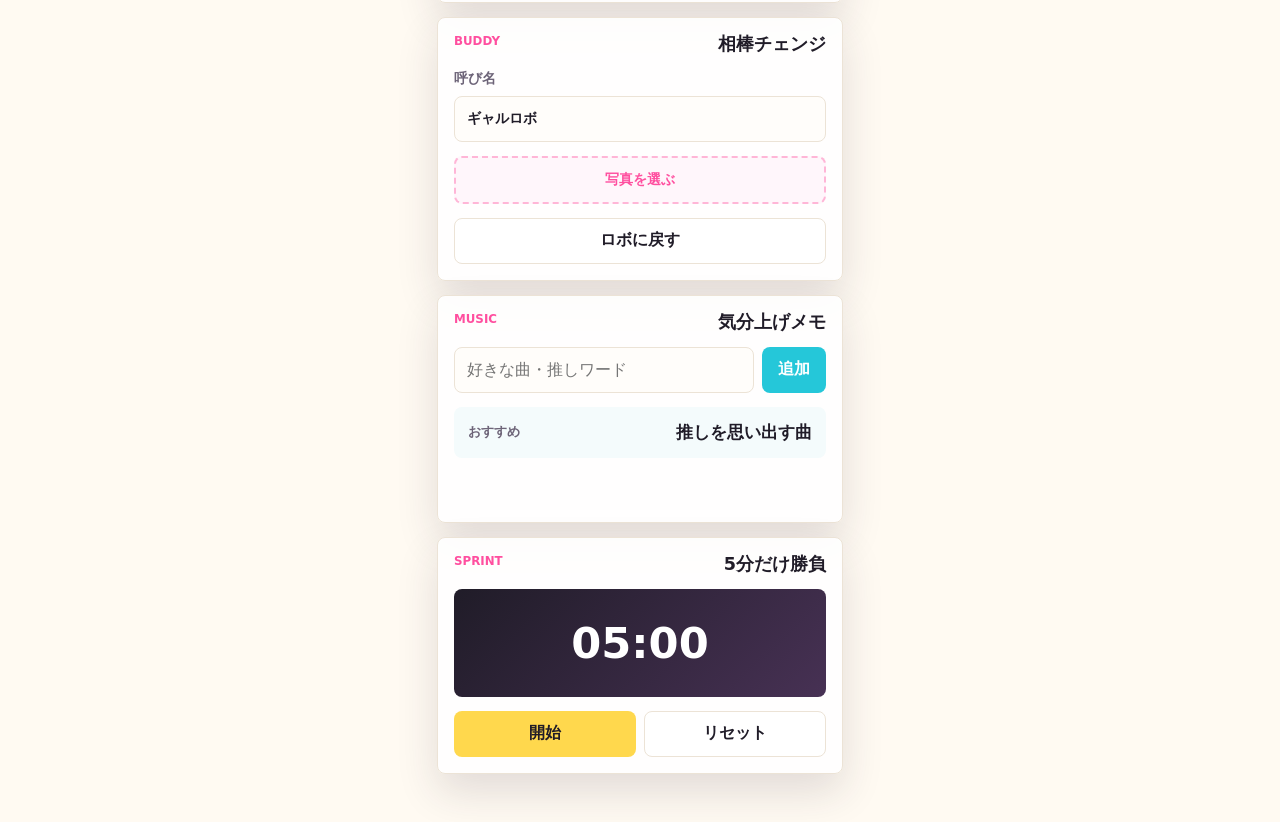
==== commit e1b34f35: "Publish gyaru robot support app" ====
--- a/index.html
+++ b/index.html
@@ -5,8 +5,8 @@
     <meta name="viewport" content="width=device-width, initial-scale=1.0" />
     <meta name="theme-color" content="#ff4f9f" />
     <title>ギャルロボ準備サポート</title>
-    <link rel="manifest" href="manifest.json?v=20260709b" />
-    <link rel="stylesheet" href="style.css?v=20260709b" />
+    <link rel="manifest" href="manifest.json?v=20260709c" />
+    <link rel="stylesheet" href="style.css?v=20260709c" />
   </head>
   <body>
     <main class="app-shell" aria-label="ギャルロボ準備サポート">
@@ -45,6 +45,8 @@
           <button type="button" id="conversationToggle">会話モードOFF</button>
           <button type="button" class="ghost-button" id="voiceToggle">声ON</button>
         </div>
+        <button type="button" class="ghost-button mic-check-button" id="micCheckButton">マイクチェック</button>
+        <p class="voice-help" id="voiceHelp">マイクが使えない時は、ChromeやSafariで開いてマイクを許可してね。</p>
         <div class="conversation-log" id="conversationLog" aria-live="polite"></div>
         <div class="chat-row">
           <input id="chatInput" type="text" placeholder="文字でも話せるで" />
@@ -130,6 +132,6 @@
       </section>
     </main>
 
-    <script src="script.js?v=20260709b"></script>
+    <script src="script.js?v=20260709c"></script>
   </body>
 </html>
--- a/style.css
+++ b/style.css
@@ -233,6 +233,21 @@
   background: var(--pink);
 }
 
+.mic-check-button {
+  min-height: 42px;
+}
+
+.voice-help {
+  margin: 0;
+  border-radius: 8px;
+  padding: 12px;
+  color: var(--muted);
+  background: #fffdfa;
+  font-size: 0.86rem;
+  font-weight: 800;
+  line-height: 1.45;
+}
+
 .conversation-log {
   display: grid;
   gap: 8px;
